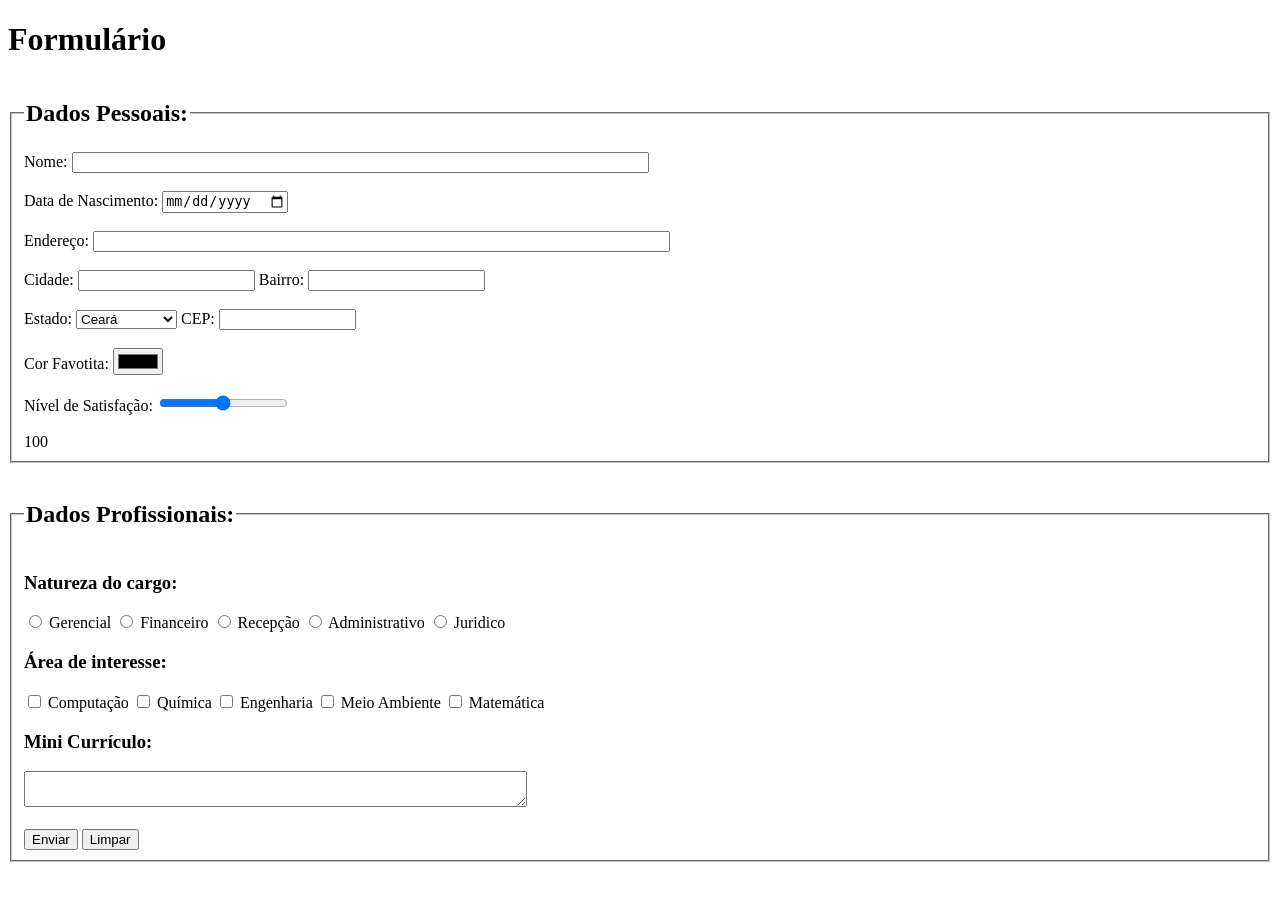
==== index.html @ 3cb3652c "Add files via upload" ====
<!DOCTYPE html>
<lang="en">
<head>
    <meta charset="UTF-8">
    <meta name="viewport" content="width=device-width, initial-scale=1.0">
    <title>formulario</title>
</head>
<body>
    <form>
    <h1>Formulário</h1>
    <fieldset>
        <legend><h2> Dados Pessoais:</h2></legend> 
        <label>Nome:</label>
       <input type="text" size="70"> <br><br>
       <label>Data de Nascimento:</label> 
       <input type="date"> <br><br>
       <label>Endereço:</label>
       <input type="text" size="70"> <br><br>
       <label>Cidade:</label>
       <input type="text" size="20"> 
       <label>Bairro:</label>
       <input type="text" size="20"> <br><br>
       <label>Estado:</label>
       <select> 
           <option>Ceará</option>
           <option>Minas Gerais</option>
           <option>Pará</option>
       </select> 
        <label>CEP:</label>
       <input type="text" size="15"><br><br>
       <label>Cor Favotita:</label>
       <input type="color"> <br><br>
       <label>Nível de Satisfação:</label>
       <input type="range" min="0" max="100" value="50"> <br><br>  
       <span>100</span>
     </fieldset>
          <br>
          <fieldset>
            <legend> <h2> Dados Profissionais:</h2></legend>
            <h3>Natureza do cargo:</h3> 
            <input type="radio" id="gerencia" name="natureza_cargo" value="Gerencia">
            <label for="gerencial"> Gerencial</label>
            <input type="radio" id="financeiro" name="natureza_cargo" value="Financeiro">
            <label for="financeiro"> Financeiro</label> 
            <input type="radio" id="recepcao" name="natureza_cargo" value="Recepção">  
            <label for="recepcao"> Recepção</label> 
            <input type="radio" id="administrativo" name="natureza_cargo" value="Administrativo">  
            <label for="recepcao"> Administrativo</label> 
            <input type="radio" id="juridico" name="natureza_cargo" value="Juridico">  
            <label for="Juridico"> Juridico</label> 
            
            <h3>Área de interesse:</h3>
            <input type="checkbox"> Computação 
            <input type="checkbox"> Química 
            <input type="checkbox"> Engenharia
            <input type="checkbox"> Meio Ambiente
            <input type="checkbox"> Matemática
        
            <h3>Mini Currículo:</h3>
            <textarea rows5="5" cols="60"></textarea>
            <br><br>
            <button type="submit">Enviar</button>
            <button type="reset">Limpar</button> 
        </fieldset>
    </form>
 </body>
</html>
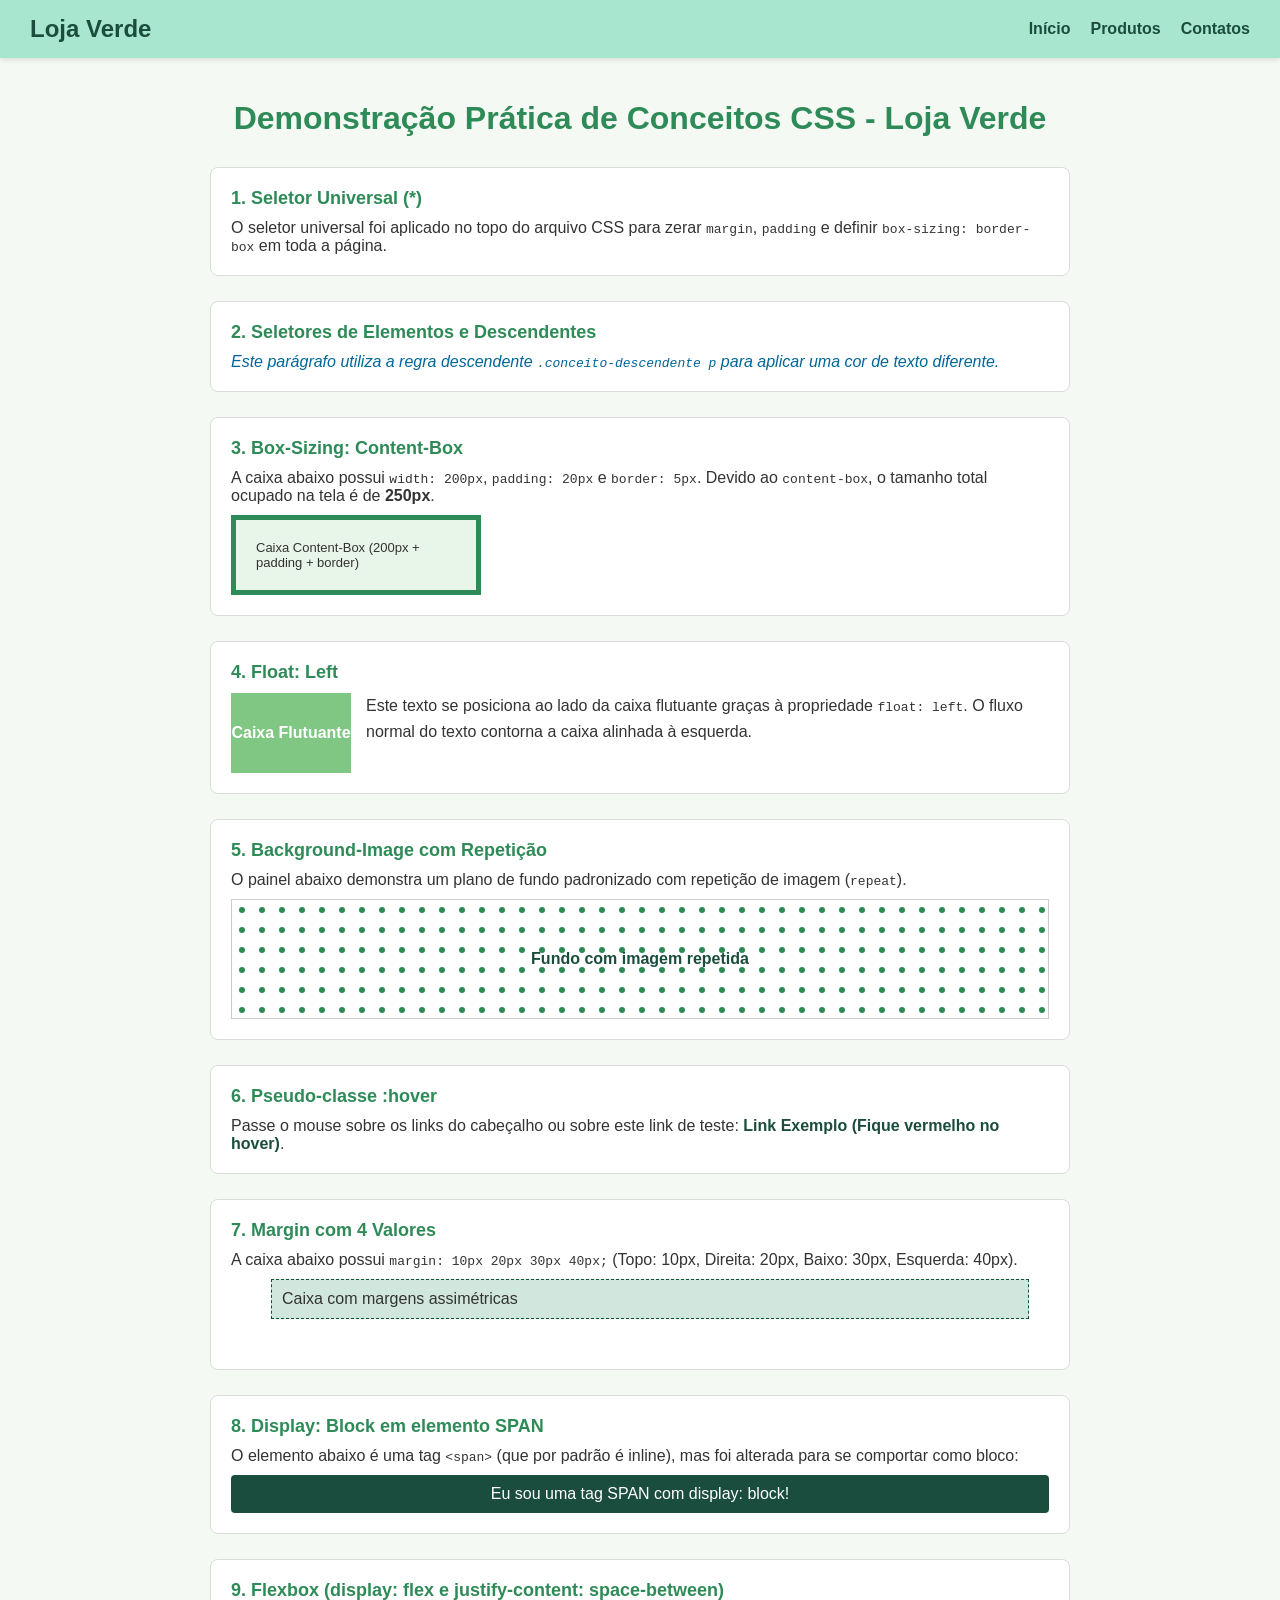
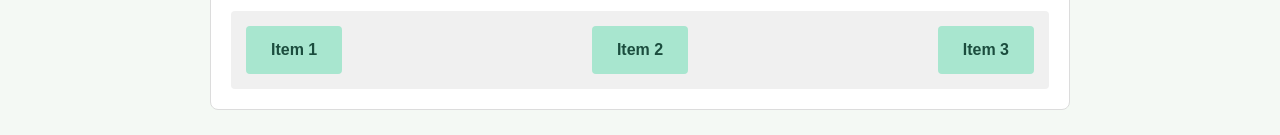
==== commit 68d27d4b: "Add files via upload" ====
--- a/index.html
+++ b/index.html
@@ -1,71 +1,111 @@
-<!DOCTYPE html>
-<lang="en">
-<head>
-    <meta charset="UTF-8">
-    <meta name="viewport" content="width=device-width, initial-scale=1.0">
-    <title>formulario</title>
-</head>
-<body>
-    <form>
-    <h1>Formulário</h1>
-    <fieldset>
-        <legend><h2> Dados Pessoais:</h2></legend> 
-        <label>Nome:</label>
-       <input type="text" size="70"> <br><br>
-       <label>Data de Nascimento:</label> 
-       <input type="date"> <br><br>
-       <label>Endereço:</label>
-       <input type="text" size="70"> <br><br>
-       <label>Cidade:</label>
-       <input type="text" size="20"> 
-       <label>Bairro:</label>
-       <input type="text" size="20"> <br><br>
-       <label>Estado:</label>
-       <select> 
-           <option>Ceará</option>
-           <option>Minas Gerais</option>
-           <option>Pará</option>
-       </select> 
-        <label>CEP:</label>
-       <input type="text" size="15"><br><br>
-       <label>Cor Favotita:</label>
-       <input type="color"> <br><br>
-       <label>Nível de Satisfação:</label>
-       <input type="range" min="0" max="100" value="50"> <br><br>  
-       <span>100</span>
-     </fieldset>
-          <br>
-          <fieldset>
-            <legend> <h2> Dados Profissionais:</h2></legend>
-            <h3>Natureza do cargo:</h3> 
-            <input type="radio" id="gerencia" name="natureza_cargo" value="Gerencia">
-            <label for="gerencial"> Gerencial</label>
-            <input type="radio" id="financeiro" name="natureza_cargo" value="Financeiro">
-            <label for="financeiro"> Financeiro</label> 
-            <input type="radio" id="recepcao" name="natureza_cargo" value="Recepção">  
-            <label for="recepcao"> Recepção</label> 
-            <input type="radio" id="administrativo" name="natureza_cargo" value="Administrativo">  
-            <label for="recepcao"> Administrativo</label> 
-            <input type="radio" id="juridico" name="natureza_cargo" value="Juridico">  
-            <label for="Juridico"> Juridico</label> 
-            
-            <h3>Área de interesse:</h3>
-            <input type="checkbox"> Computação 
-            <input type="checkbox"> Química 
-            <input type="checkbox"> Engenharia
-            <input type="checkbox"> Meio Ambiente
-            <input type="checkbox"> Matemática
-        
-            <h3>Mini Currículo:</h3>
-            <textarea rows5="5" cols="60"></textarea>
-            <br><br>
-            <button type="submit">Enviar</button>
-            <button type="reset">Limpar</button> 
-        </fieldset>
-    </form>
- </body>
-</html>
-
-
-
-
+<!DOCTYPE html>
+<html lang="en">
+<head>
+    <meta charset="UTF-8">
+    <meta name="viewport" content="width=device-width, initial-scale=1.0">
+    <title>Document</title>
+</head>
+<body><!DOCTYPE html>
+<html lang="pt-BR">
+<head>
+    <meta charset="UTF-8">
+    <meta name="viewport" content="width=device-width, initial-scale=1.0">
+    <title>Loja Verde</title>
+    <link rel="stylesheet" href="style.css">
+</head>
+<body>
+
+    <!-- Conceito 10: Cabeçalho com position: fixed -->
+    <header class="cabecalho">
+        <div class="logo">Loja Verde</div>
+        <nav>
+            <ul>
+                <!-- Conceito 6: Links com a pseudo-classe :hover -->
+                <li><a href="#inicio">Início</a></li>
+                <li><a href="#produtos">Produtos</a></li>
+                <li><a href="#contatos">Contatos</a></li>
+            </ul>
+        </nav>
+    </header>
+
+    <main class="conteudo-principal">
+        <h1>Demonstração Prática de Conceitos CSS - Loja Verde</h1>
+
+        <!-- Conceito 1 -->
+        <section class="card">
+            <h2>1. Seletor Universal (*)</h2>
+            <p>O seletor universal foi aplicado no topo do arquivo CSS para zerar <code>margin</code>, <code>padding</code> e definir <code>box-sizing: border-box</code> em toda a página.</p>
+        </section>
+
+        <!-- Conceito 2 -->
+        <section class="card conceito-descendente">
+            <h2>2. Seletores de Elementos e Descendentes</h2>
+            <p>Este parágrafo utiliza a regra descendente <code>.conceito-descendente p</code> para aplicar uma cor de texto diferente.</p>
+        </section>
+
+        <!-- Conceito 3 -->
+        <section class="card">
+            <h2>3. Box-Sizing: Content-Box</h2>
+            <p>A caixa abaixo possui <code>width: 200px</code>, <code>padding: 20px</code> e <code>border: 5px</code>. Devido ao <code>content-box</code>, o tamanho total ocupado na tela é de <strong>250px</strong>.</p>
+            <div class="caixa-content-box">
+                Caixa Content-Box (200px + padding + border)
+            </div>
+        </section>
+
+        <!-- Conceito 4 -->
+        <section class="card clearfix">
+            <h2>4. Float: Left</h2>
+            <div class="elemento-float">Caixa Flutuante</div>
+            <p class="texto-float">
+                Este texto se posiciona ao lado da caixa flutuante graças à propriedade <code>float: left</code>. 
+                O fluxo normal do texto contorna a caixa alinhada à esquerda.
+            </p>
+        </section>
+
+        <!-- Conceito 5 -->
+        <section class="card">
+            <h2>5. Background-Image com Repetição</h2>
+            <p>O painel abaixo demonstra um plano de fundo padronizado com repetição de imagem (<code>repeat</code>).</p>
+            <div class="bg-repeticao">
+                Fundo com imagem repetida
+            </div>
+        </section>
+
+        <!-- Conceito 6 -->
+        <section class="card">
+            <h2>6. Pseudo-classe :hover</h2>
+            <p>Passe o mouse sobre os links do cabeçalho ou sobre este link de teste: <a href="#">Link Exemplo (Fique vermelho no hover)</a>.</p>
+        </section>
+
+        <!-- Conceito 7 -->
+        <section class="card">
+            <h2>7. Margin com 4 Valores</h2>
+            <p>A caixa abaixo possui <code>margin: 10px 20px 30px 40px;</code> (Topo: 10px, Direita: 20px, Baixo: 30px, Esquerda: 40px).</p>
+            <div class="caixa-margin-4">
+                Caixa com margens assimétricas
+            </div>
+        </section>
+
+        <!-- Conceito 8 -->
+        <section class="card">
+            <h2>8. Display: Block em elemento SPAN</h2>
+            <p>O elemento abaixo é uma tag <code>&lt;span&gt;</code> (que por padrão é inline), mas foi alterada para se comportar como bloco:</p>
+            <span class="span-bloco">Eu sou uma tag SPAN com display: block!</span>
+        </section>
+
+        <!-- Conceito 9 -->
+        <section class="card">
+            <h2>9. Flexbox (display: flex e justify-content: space-between)</h2>
+            <div class="conteiner-flex">
+                <div class="item-flex">Item 1</div>
+                <div class="item-flex">Item 2</div>
+                <div class="item-flex">Item 3</div>
+            </div>
+        </section>
+    </main>
+
+</body>
+</html>
+    
+</body>
+</html>
--- a/style.css
+++ b/style.css
@@ -0,0 +1,194 @@
+/* ==========================================================================
+   CONCEITO 1: Seletor universal (*) zerando margin, padding e box-sizing
+   ========================================================================== */
+* {
+    margin: 0;
+    padding: 0;
+    box-sizing: border-box;
+}
+
+body {
+    font-family: Arial, sans-serif;
+    background-color: #f4f9f4;
+    color: #333;
+    padding-top: 80px; /* Espaço para o cabeçalho fixo não cobrir o conteúdo */
+}
+
+/* ==========================================================================
+   CONCEITO 10: position: fixed (Cabeçalho fixo verde-claro no topo)
+   ========================================================================== */
+.cabecalho {
+    position: fixed;
+    top: 0;
+    left: 0;
+    width: 100%;
+    background-color: #a8e6cf; /* Verde-claro */
+    padding: 15px 30px;
+    display: flex;
+    justify-content: space-between;
+    align-items: center;
+    box-shadow: 0 2px 5px rgba(0,0,0,0.1);
+    z-index: 1000;
+}
+
+.cabecalho .logo {
+    font-size: 24px;
+    font-weight: bold;
+    color: #1b4d3e;
+}
+
+.cabecalho nav ul {
+    list-style: none;
+    display: flex;
+    gap: 20px;
+}
+
+/* ==========================================================================
+   CONCEITO 6: Pseudo-classe :hover alterando a cor do link para vermelho
+   ========================================================================== */
+a {
+    text-decoration: none;
+    color: #1b4d3e;
+    font-weight: bold;
+    transition: color 0.3s ease;
+}
+
+a:hover {
+    color: red; /* Fica vermelho ao passar o mouse */
+}
+
+/* Layout Geral */
+.conteudo-principal {
+    max-width: 900px;
+    margin: 20px auto;
+    padding: 0 20px;
+}
+
+h1 {
+    text-align: center;
+    color: #2e8b57;
+    margin-bottom: 30px;
+}
+
+.card {
+    background: #ffffff;
+    border: 1px solid #dcdcdc;
+    border-radius: 8px;
+    padding: 20px;
+    margin-bottom: 25px;
+}
+
+.card h2 {
+    color: #2e8b57;
+    margin-bottom: 10px;
+    font-size: 18px;
+}
+
+/* ==========================================================================
+   CONCEITO 2: Seletores de elementos e seletores descendentes
+   ========================================================================== */
+/* Seletor do container: .conceito-descendente */
+/* Seletor descendente: seleciona apenas a tag 'p' dentro de '.conceito-descendente' */
+.conceito-descendente p {
+    color: #006699;
+    font-style: italic;
+}
+
+/* ==========================================================================
+   CONCEITO 3: box-sizing: content-box (width: 200px, padding: 20px, border: 5px)
+   ========================================================================== */
+.caixa-content-box {
+    box-sizing: content-box;
+    width: 200px;
+    padding: 20px;
+    border: 5px solid #2e8b57;
+    background-color: #e8f5e9;
+    margin-top: 10px;
+    font-size: 13px;
+}
+
+/* ==========================================================================
+   CONCEITO 4: float: left com texto ao lado
+   ========================================================================== */
+.elemento-float {
+    float: left;
+    width: 120px;
+    height: 80px;
+    background-color: #81c784;
+    color: white;
+    text-align: center;
+    line-height: 80px;
+    margin-right: 15px;
+    font-weight: bold;
+}
+
+.texto-float {
+    line-height: 1.6;
+}
+
+/* Limpeza do Float */
+.clearfix::after {
+    content: "";
+    display: table;
+    clear: both;
+}
+
+/* ==========================================================================
+   CONCEITO 5: background-image com repetição de imagem
+   ========================================================================== */
+.bg-repeticao {
+    height: 120px;
+    /* SVG simples embutido em Data URI para funcionar diretamente */
+    background-image: url('data:image/svg+xml,<svg xmlns="http://www.w3.org/2000/svg" width="20" height="20" viewBox="0 0 20 20"><circle cx="10" cy="10" r="3" fill="%232e8b57"/></svg>');
+    background-repeat: repeat; /* Repete a imagem */
+    border: 1px solid #ccc;
+    display: flex;
+    align-items: center;
+    justify-content: center;
+    font-weight: bold;
+    color: #1b4d3e;
+    margin-top: 10px;
+}
+
+/* ==========================================================================
+   CONCEITO 7: Margin com 4 valores (10px 20px 30px 40px)
+   ========================================================================== */
+.caixa-margin-4 {
+    background-color: #d1e7dd;
+    border: 1px dashed #0f5132;
+    padding: 10px;
+    /* Ordem: Topo (10px), Direita (20px), Baixo (30px), Esquerda (40px) */
+    margin: 10px 20px 30px 40px;
+}
+
+/* ==========================================================================
+   CONCEITO 8: display: block aplicado a um elemento SPAN
+   ========================================================================== */
+.span-bloco {
+    display: block;
+    background-color: #1b4d3e;
+    color: white;
+    padding: 10px;
+    margin-top: 10px;
+    border-radius: 4px;
+    text-align: center;
+}
+
+/* ==========================================================================
+   CONCEITO 9: flexbox (display: flex e justify-content: space-between)
+   ========================================================================== */
+.conteiner-flex {
+    display: flex;
+    justify-content: space-between;
+    background-color: #f0f0f0;
+    padding: 15px;
+    border-radius: 4px;
+}
+
+.item-flex {
+    background-color: #a8e6cf;
+    padding: 15px 25px;
+    border-radius: 4px;
+    font-weight: bold;
+    color: #1b4d3e;
+}
